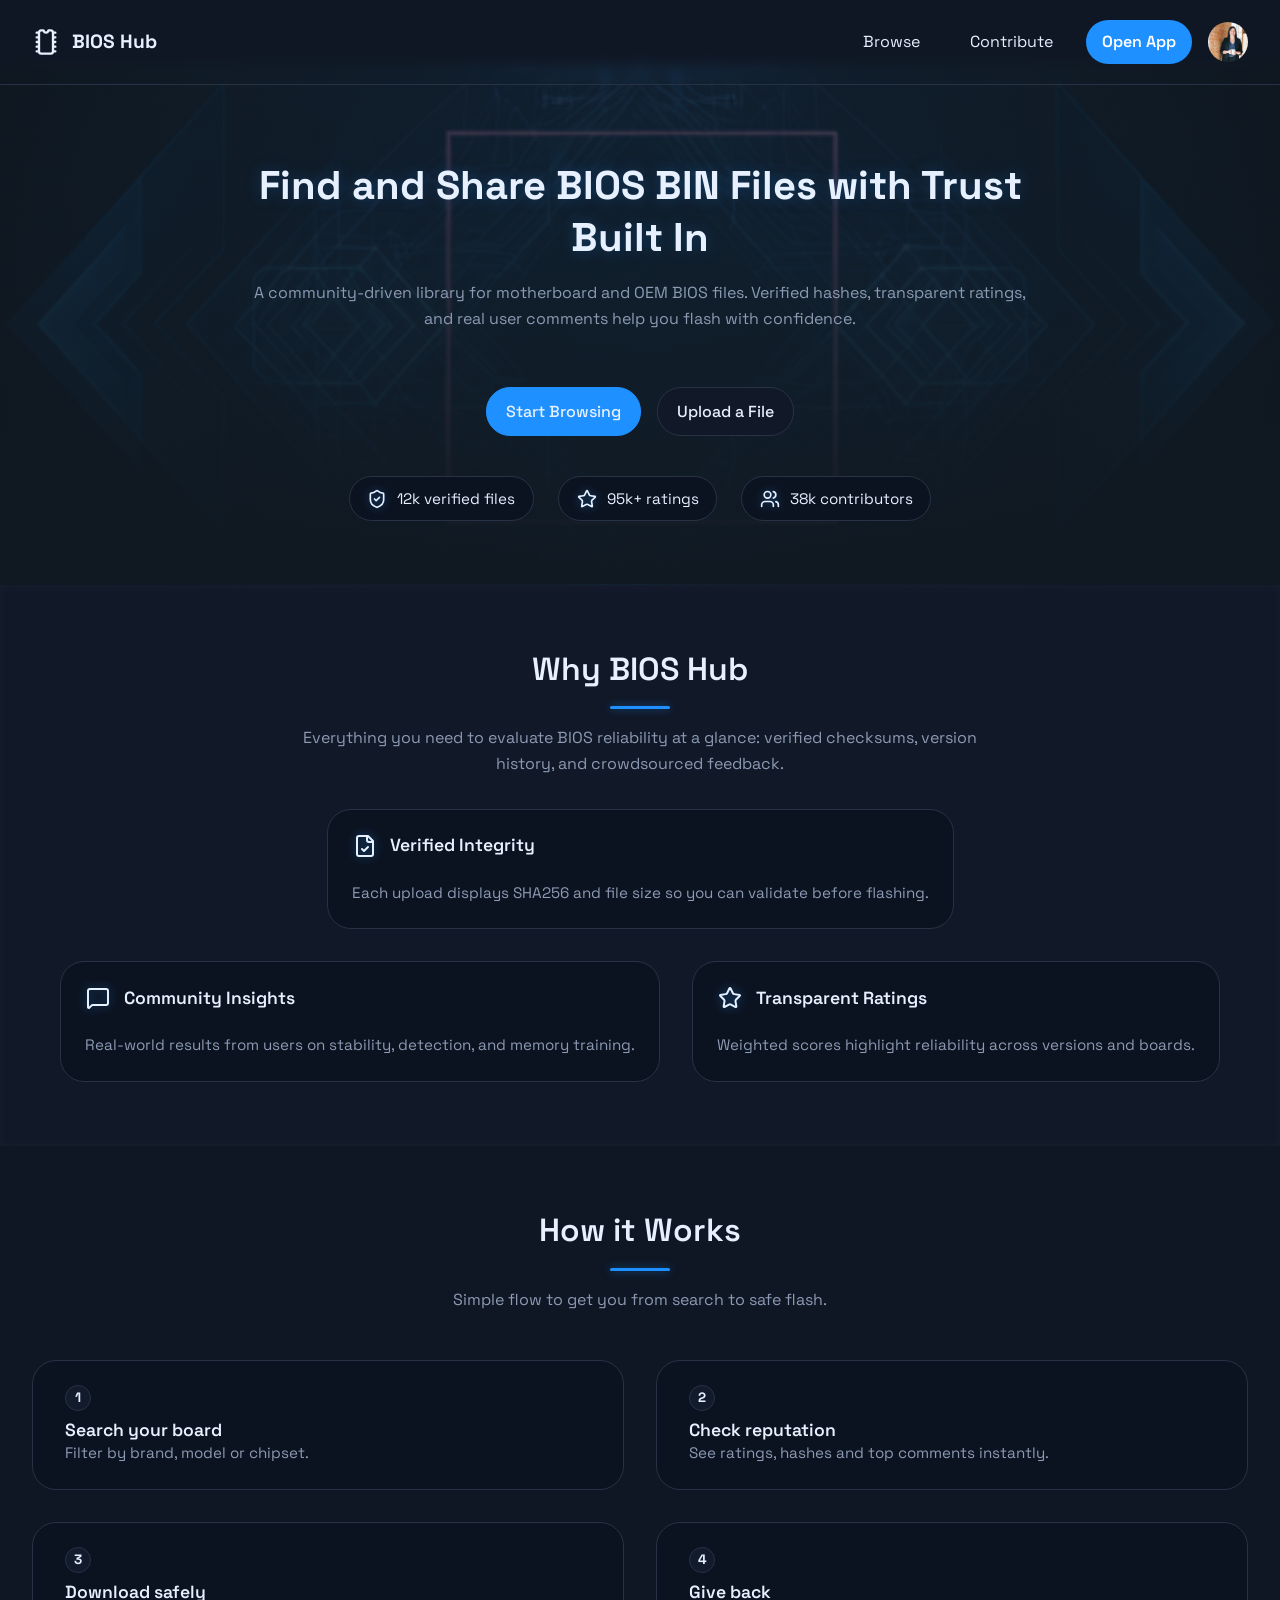
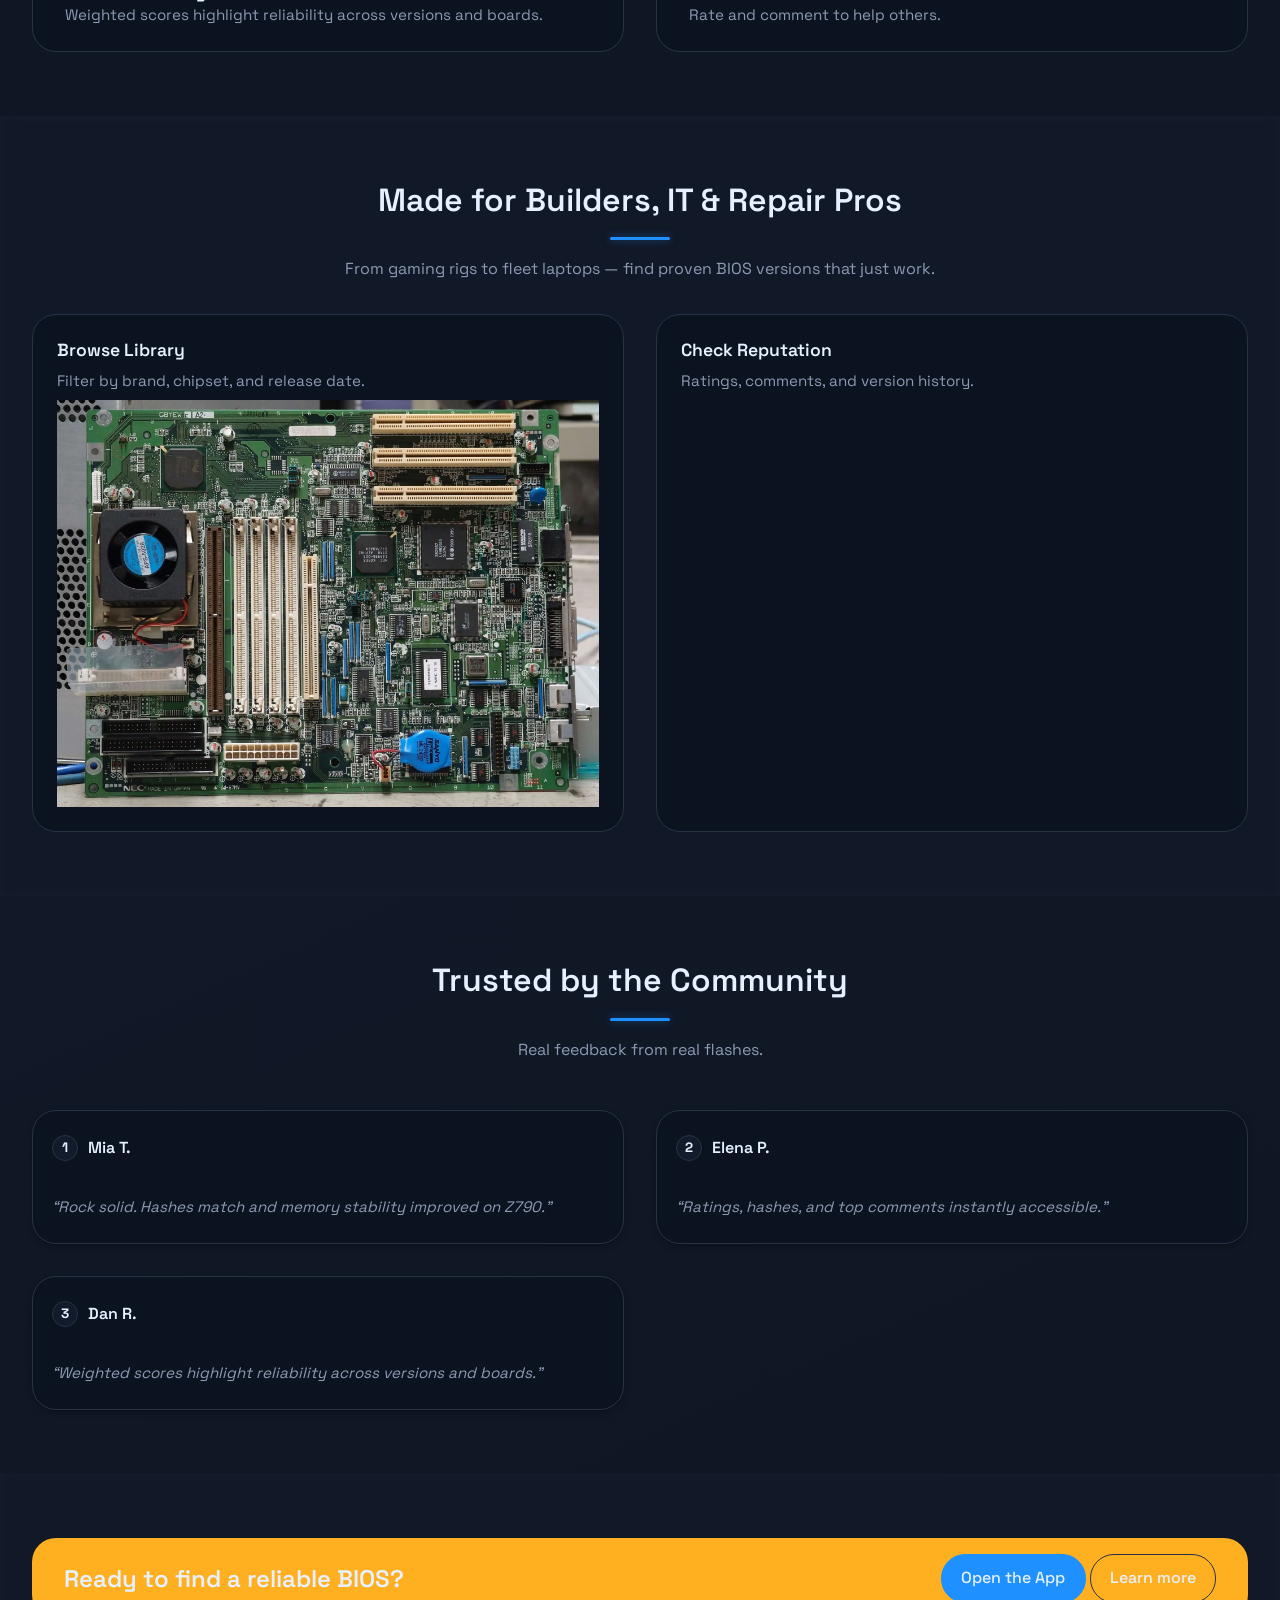
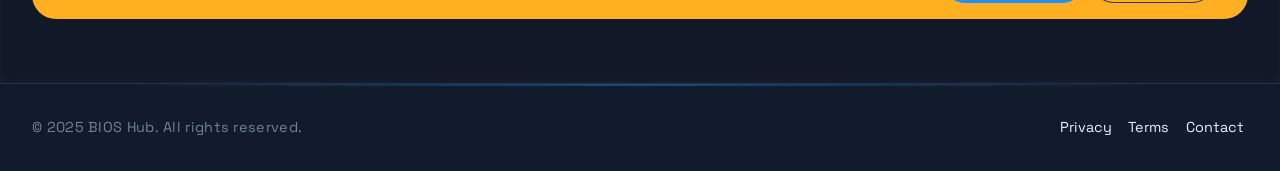
==== index.html @ 2f1cf872 "feat: Add sidebar toggle functionality to handleSidebar.js" ====
<!DOCTYPE html>
<html lang="en">
  <head>
    <meta charset="UTF-8" />
    <meta name="viewport" content="width=device-width, initial-scale=1.0" />
    <title>BIOS Hub</title>
    <meta
      name="description"
      content="Download verified BIOS BIN files easily. Fast, reliable, and regularly updated data — no hassle, no hidden steps."
    />
    <meta property="og:site_name" content="BIOS Hub" />
    <meta
      property="og:description"
      content="Download verified BIOS BIN files easily. Fast, reliable, and regularly updated data — no hassle, no hidden steps."
    />
    <meta property="og:url" content="https://www.bioshub.net" />
    <meta property="og:type" content="website" />
    <!-- Styles -->
    <link rel="stylesheet" href="styles/main.css" />
    <!-- Scripts -->
    <script defer src="scripts/main.js"></script>
  </head>
  <body>
    <div class="overlay"></div>
    <!-- ================= HEADER ================= -->
    <header class="header">
      <div class="header__logo">
        <a href="index.html" class="logo__link">
          <img
            src="images/logo-dark.svg"
            alt="BIOS Hub logo"
            class="logo__img"
          />
        </a>
        <span class="logo__text">BIOS Hub</span>
      </div>

      <button
        id="menuToggle"
        class="menu-toggle"
        aria-label="Toggle navigation"
      >
        <span></span>
        <span></span>
        <span></span>
      </button>

      <nav id="menuNav" class="nav">
        <a href="browse.html" class="nav__link">Browse</a>
        <!-- <a href="#" class="nav__link">Docs</a>
        <a href="#" class="nav__link">Community</a>-->
        <a href="contribute.html" class="nav__link">Contribute</a>
        <a href="#" class="nav__link nav__link--cta">Open App</a>
        <button href="#" class="button profile-btn" id="profileBtn">
          <img
            src="images/amy.webp"
            alt="user profile image"
            class="profile-img"
          />
          <ul class="nav-dropdown" id="navDropdown">
            <li>
              <a href="admin/index.html" class="dropdown__link">Dashboard</a>
            </li>
            <li>
              <a href="admin/index.html" class="dropdown__link">Settings</a>
            </li>
            <li>
              <a href="admin/index.html" class="dropdown__link dropdown__logout"
                >Logout</a
              >
            </li>
          </ul>
        </button>
      </nav>
    </header>

    <!-- ================= MAIN ================= -->
    <main class="main">
      <!-- Hero Section -->
      <section class="hero">
        <div class="hero__text">
          <h1 class="hero__title">
            Find and Share BIOS BIN Files with Trust Built In
          </h1>
          <p class="hero__subtitle">
            A community-driven library for motherboard and OEM BIOS files.
            Verified hashes, transparent ratings, and real user comments help
            you flash with confidence.
          </p>
        </div>

        <div class="hero__actions">
          <a href="browse.html" class="button button--primary"
            >Start Browsing</a
          >
          <a href="contribute.html" class="button button--secondary"
            >Upload a File</a
          >
        </div>

        <div class="info">
          <div class="info__item">
            <img
              src="images/shield-dark.svg"
              alt="shield icon"
              class="info__icon"
            />
            <span>12k verified files</span>
          </div>
          <div class="info__item">
            <img
              src="images/star-dark.svg"
              alt="star icon"
              class="info__icon"
            />
            <span>95k+ ratings</span>
          </div>

          <div class="info__item">
            <img
              src="images/people-dark.svg"
              alt="people icon"
              class="info__icon"
            />
            <span>38k contributors</span>
          </div>
        </div>
      </section>

      <!-- Why BIOS Hub -->
      <section class="section section--alt section--why">
        <div class="section__header">
          <h2 class="section__title">Why BIOS Hub</h2>
          <p class="section__description">
            Everything you need to evaluate BIOS reliability at a glance:
            verified checksums, version history, and crowdsourced feedback.
          </p>
        </div>

        <div class="section__list">
          <article class="card">
            <div class="card__header">
              <img
                src="images/verified-dark.svg"
                alt="verified icon"
                class="card__icon"
              />
              <h3 class="card__title">Verified Integrity</h3>
            </div>
            <p class="card__text">
              Each upload displays SHA256 and file size so you can validate
              before flashing.
            </p>
          </article>

          <article class="card">
            <div class="card__header">
              <img
                src="images/comment-dark.svg"
                alt="comment icon"
                class="card__icon"
              />
              <h3 class="card__title">Community Insights</h3>
            </div>
            <p class="card__text">
              Real-world results from users on stability, detection, and memory
              training.
            </p>
          </article>

          <article class="card">
            <div class="card__header">
              <img
                src="images/star-dark.svg"
                alt="rating icon"
                class="card__icon"
              />
              <h3 class="card__title">Transparent Ratings</h3>
            </div>
            <p class="card__text">
              Weighted scores highlight reliability across versions and boards.
            </p>
          </article>
        </div>
      </section>

      <!-- How it works -->
      <section class="section section--how">
        <div class="section__header">
          <h2 class="section__title">How it Works</h2>
          <p class="section__description">
            Simple flow to get you from search to safe flash.
          </p>
        </div>

        <div class="section__list section__list--grid">
          <article class="card card--step">
            <span class="card__step-num">1</span>
            <div class="card__body">
              <h3 class="card__title">Search your board</h3>
              <p class="card__text">Filter by brand, model or chipset.</p>
            </div>
          </article>

          <article class="card card--step">
            <span class="card__step-num">2</span>
            <div class="card__body">
              <h3 class="card__title">Check reputation</h3>
              <p class="card__text">
                See ratings, hashes and top comments instantly.
              </p>
            </div>
          </article>

          <article class="card card--step">
            <span class="card__step-num">3</span>
            <div class="card__body">
              <h3 class="card__title">Download safely</h3>
              <p class="card__text">
                Weighted scores highlight reliability across versions and
                boards.
              </p>
            </div>
          </article>

          <article class="card card--step">
            <span class="card__step-num">4</span>
            <div class="card__body">
              <h3 class="card__title">Give back</h3>
              <p class="card__text">Rate and comment to help others.</p>
            </div>
          </article>
        </div>
      </section>

      <!-- Made for builders -->
      <section class="section section--alt section--made">
        <div class="section__header">
          <h2 class="section__title">Made for Builders, IT & Repair Pros</h2>
          <p class="section__description">
            From gaming rigs to fleet laptops — find proven BIOS versions that
            just work.
          </p>
        </div>

        <div class="section__list section__list--grid">
          <article class="card">
            <h3 class="card__title">Browse Library</h3>
            <p class="card__text">
              Filter by brand, chipset, and release date.
            </p>
            <div class="card__img">
              <img
                src="images/motherboard.webp"
                alt="laptop motherboard showing various electrical components"
              />
            </div>
          </article>

          <article class="card">
            <h3 class="card__title">Check Reputation</h3>
            <p class="card__text">Ratings, comments, and version history.</p>
          </article>
        </div>
      </section>

      <!-- Testimonials -->
      <section class="section section--testimonials">
        <div class="section__header">
          <h2 class="section__title">Trusted by the Community</h2>
          <p class="section__description">Real feedback from real flashes.</p>
        </div>

        <div class="section__list section__list--grid-3">
          <article class="card card--testimonial">
            <div class="card__header">
              <span class="card__step-num">1</span>
              <h3 class="card__title">Mia T.</h3>
            </div>
            <p class="card__text">
              “Rock solid. Hashes match and memory stability improved on Z790.”
            </p>
          </article>

          <article class="card card--testimonial">
            <div class="card__header">
              <span class="card__step-num">2</span>
              <h3 class="card__title">Elena P.</h3>
            </div>
            <p class="card__text">
              “Ratings, hashes, and top comments instantly accessible.”
            </p>
          </article>

          <article class="card card--testimonial">
            <div class="card__header">
              <span class="card__step-num">3</span>
              <h3 class="card__title">Dan R.</h3>
            </div>
            <p class="card__text">
              “Weighted scores highlight reliability across versions and
              boards.”
            </p>
          </article>
        </div>
      </section>

      <!-- CTA Section -->
      <section class="section section--alt">
        <div class="section__cta">
          <h2>Ready to find a reliable BIOS?</h2>
          <div class="actions">
            <a href="#" class="action__btn button button--primary"
              >Open the App</a
            >
            <a href="#" class="action__btn button">Learn more</a>
          </div>
        </div>
      </section>
    </main>

    <footer class="footer">
      <p class="footer__text">© 2025 BIOS Hub. All rights reserved.</p>
      <nav class="footer--nav">
        <a class="nav__link">Privacy</a>
        <a class="nav__link">Terms</a>
        <a class="nav__link">Contact</a>
      </nav>
    </footer>
  </body>
</html>
---- styles/main.css ----
@import url("normalize.css");
/* 1️⃣ Base styles — variables, resets, typography */
@import url("base.css");

/* 2️⃣ Utilities — reusable helpers, buttons, cards, spacing */
@import url("utilities.css");

/* 3️⃣ Layout — structure, header, footer, section spacing */
@import url("layout.css");

/* 4️⃣ Components — hero, info, cards, testimonials, visuals */
@import url("components.css");

/* 5️⃣ Responsive — mobile, tablet, small desktop breakpoints */
@import url("responsive.css");
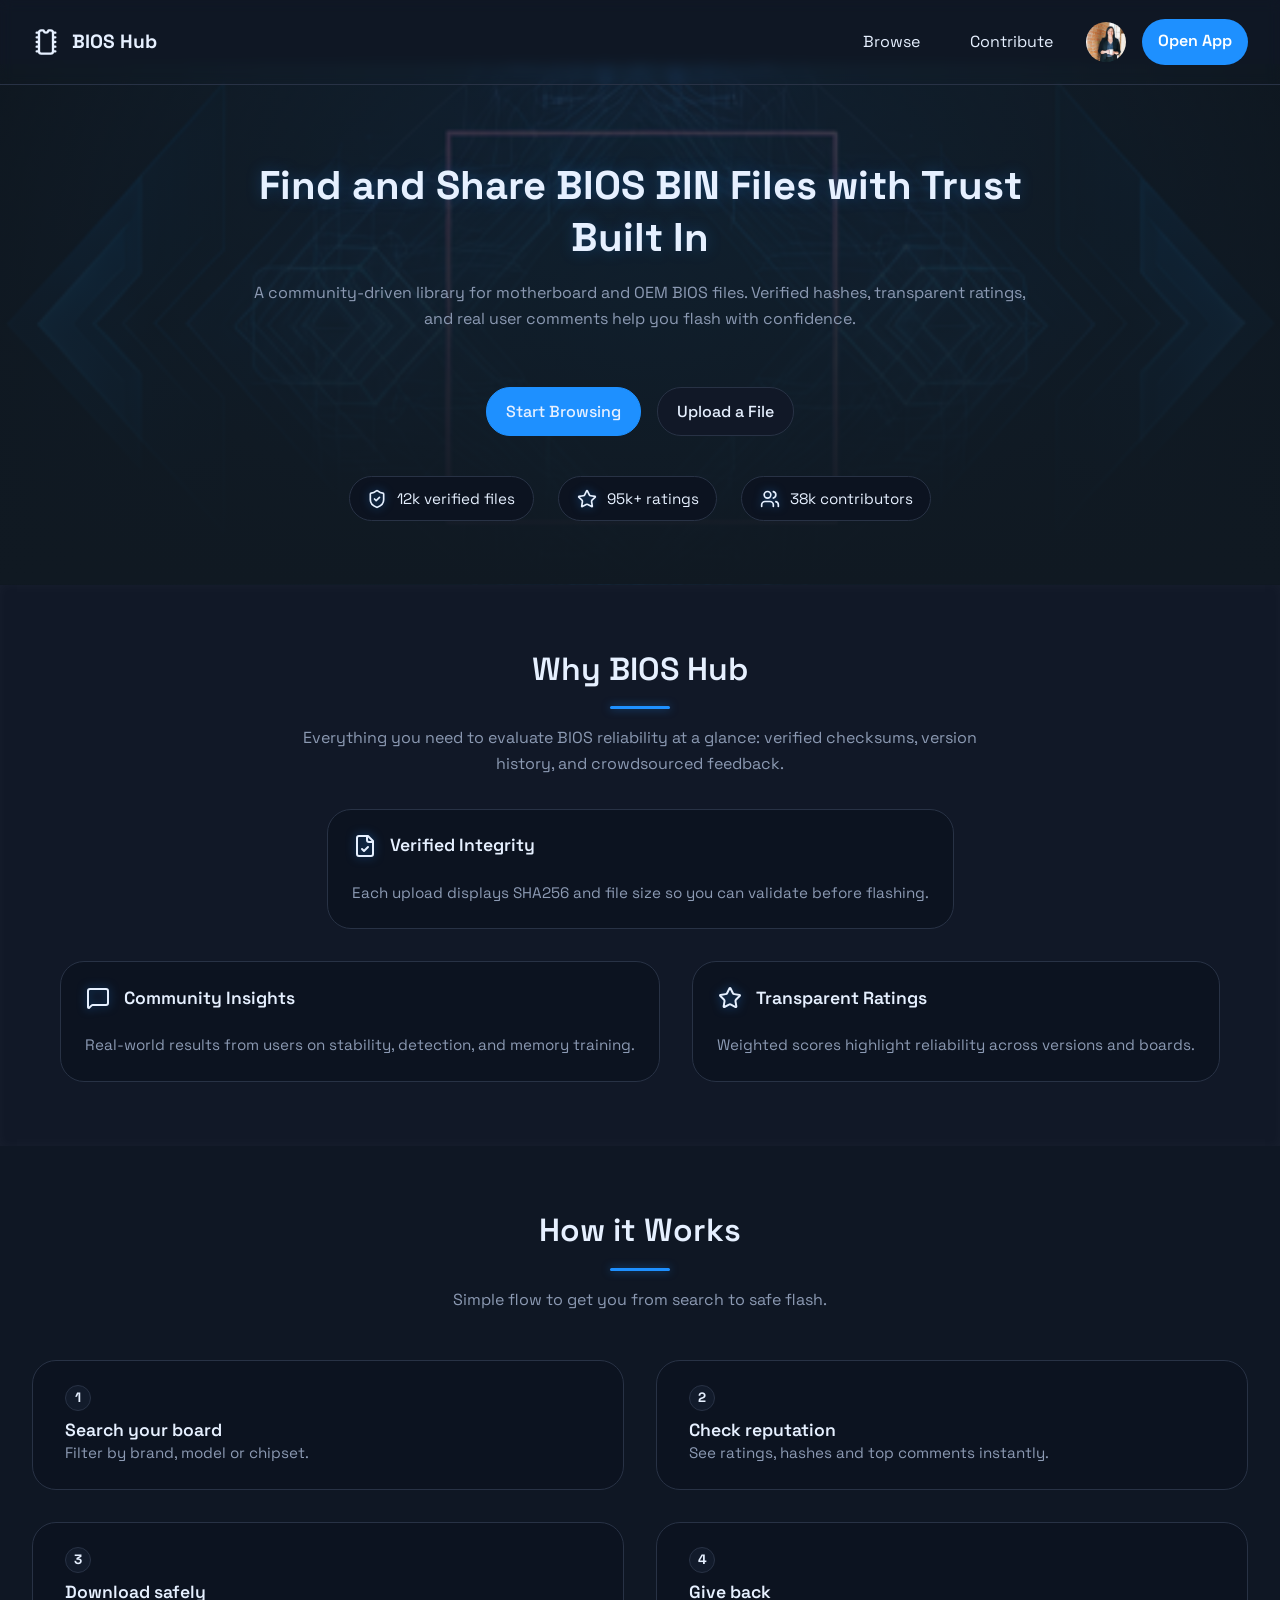
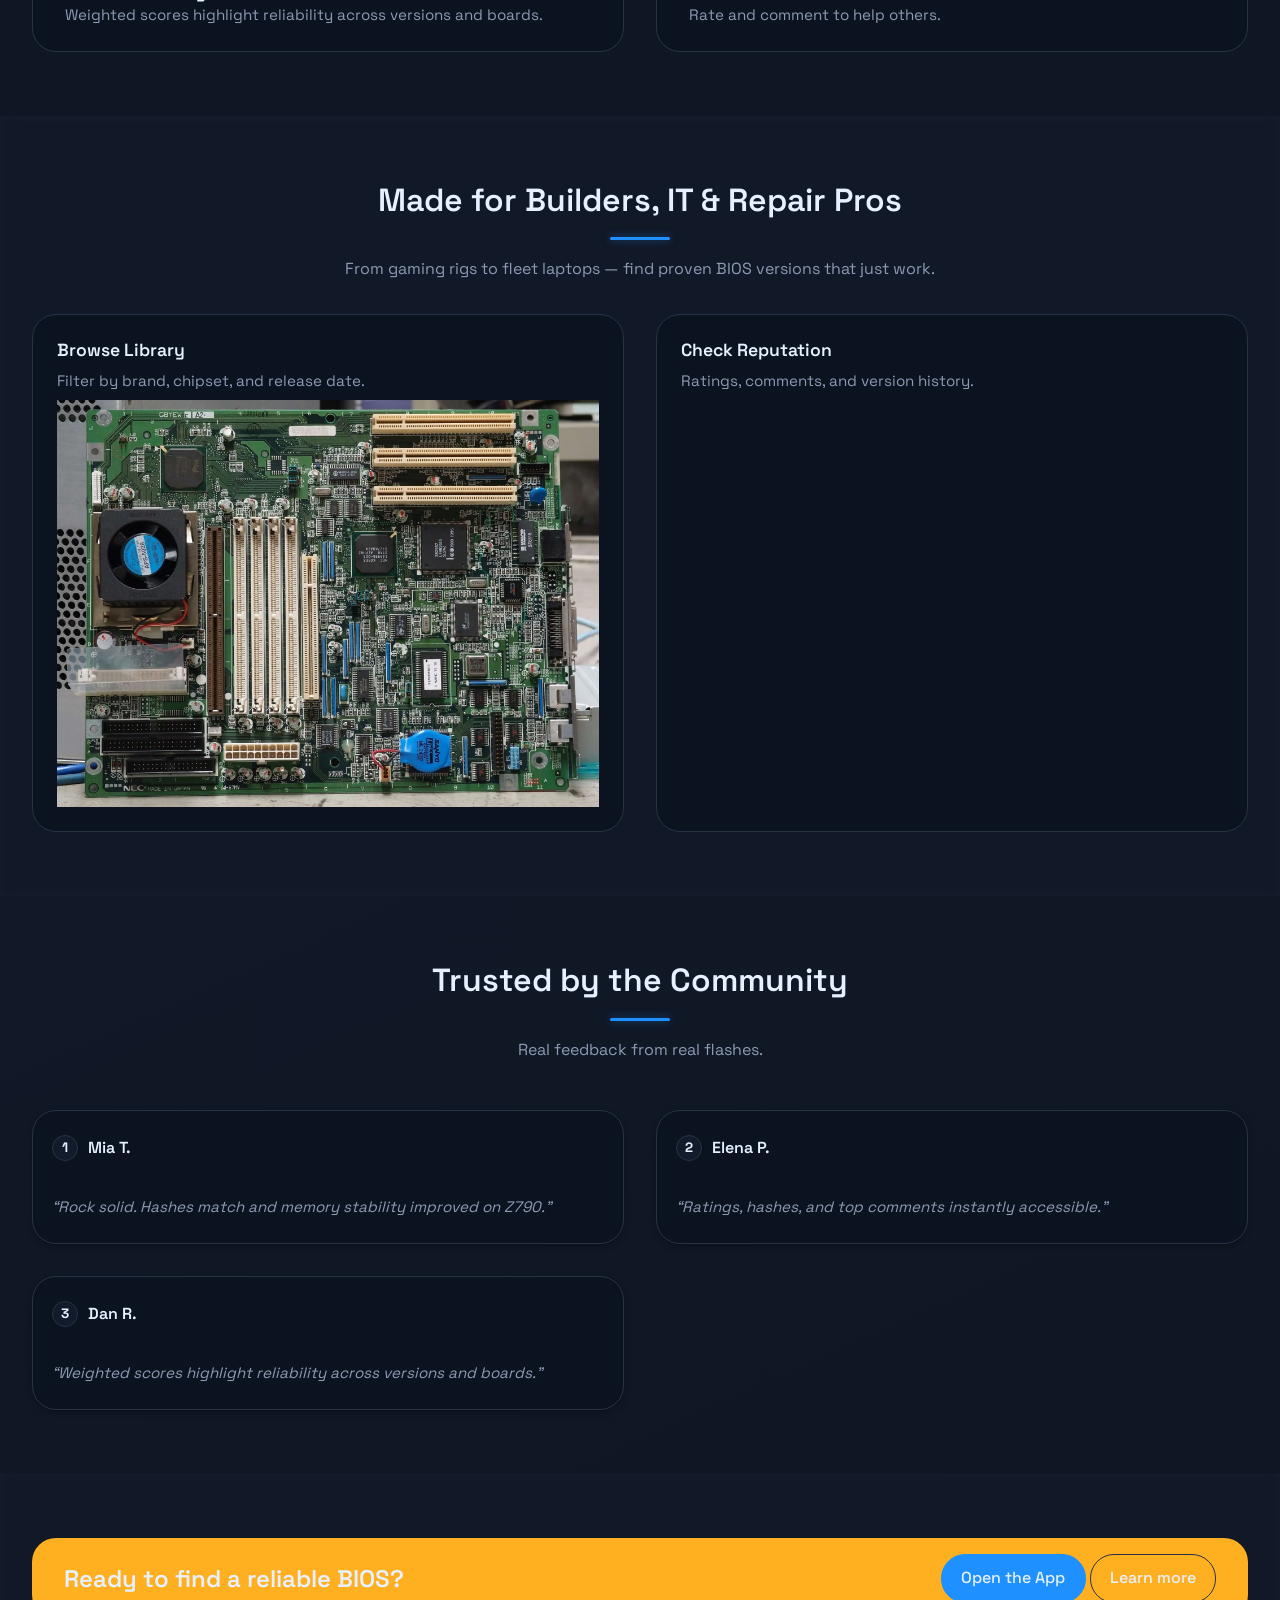
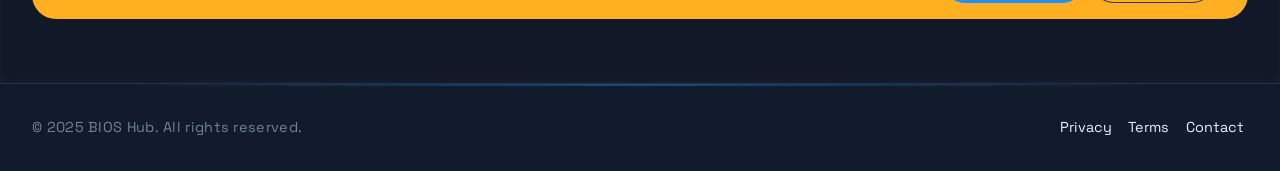
==== commit a04a5d70: "feat: enhance responsive design with mobile navigation styles" ====
--- a/index.html
+++ b/index.html
@@ -50,7 +50,6 @@
         <!-- <a href="#" class="nav__link">Docs</a>
         <a href="#" class="nav__link">Community</a>-->
         <a href="contribute.html" class="nav__link">Contribute</a>
-        <a href="#" class="nav__link nav__link--cta">Open App</a>
         <button href="#" class="button profile-btn" id="profileBtn">
           <img
             src="images/amy.webp"
@@ -59,18 +58,26 @@
           />
           <ul class="nav-dropdown" id="navDropdown">
             <li>
-              <a href="admin/index.html" class="dropdown__link">Dashboard</a>
+              <a href="admin/index.html" class="dropdown__link">
+                <img src="images/dashboard.svg" alt="grid icon" />
+                <span>Dashboard</span></a
+              >
             </li>
             <li>
-              <a href="admin/index.html" class="dropdown__link">Settings</a>
+              <a href="admin/index.html" class="dropdown__link">
+                <img src="images/gear.svg" alt="gear icon" />
+                <span>Settings</span>
+              </a>
             </li>
             <li>
-              <a href="admin/index.html" class="dropdown__link dropdown__logout"
-                >Logout</a
+              <a href="#" class="dropdown__link dropdown__logout">
+                <img src="images/logout.svg" alt="logout icon" />
+                <span>Logout</span></a
               >
             </li>
           </ul>
         </button>
+        <a href="#" class="nav__link nav__link--cta">Open App</a>
       </nav>
     </header>
 
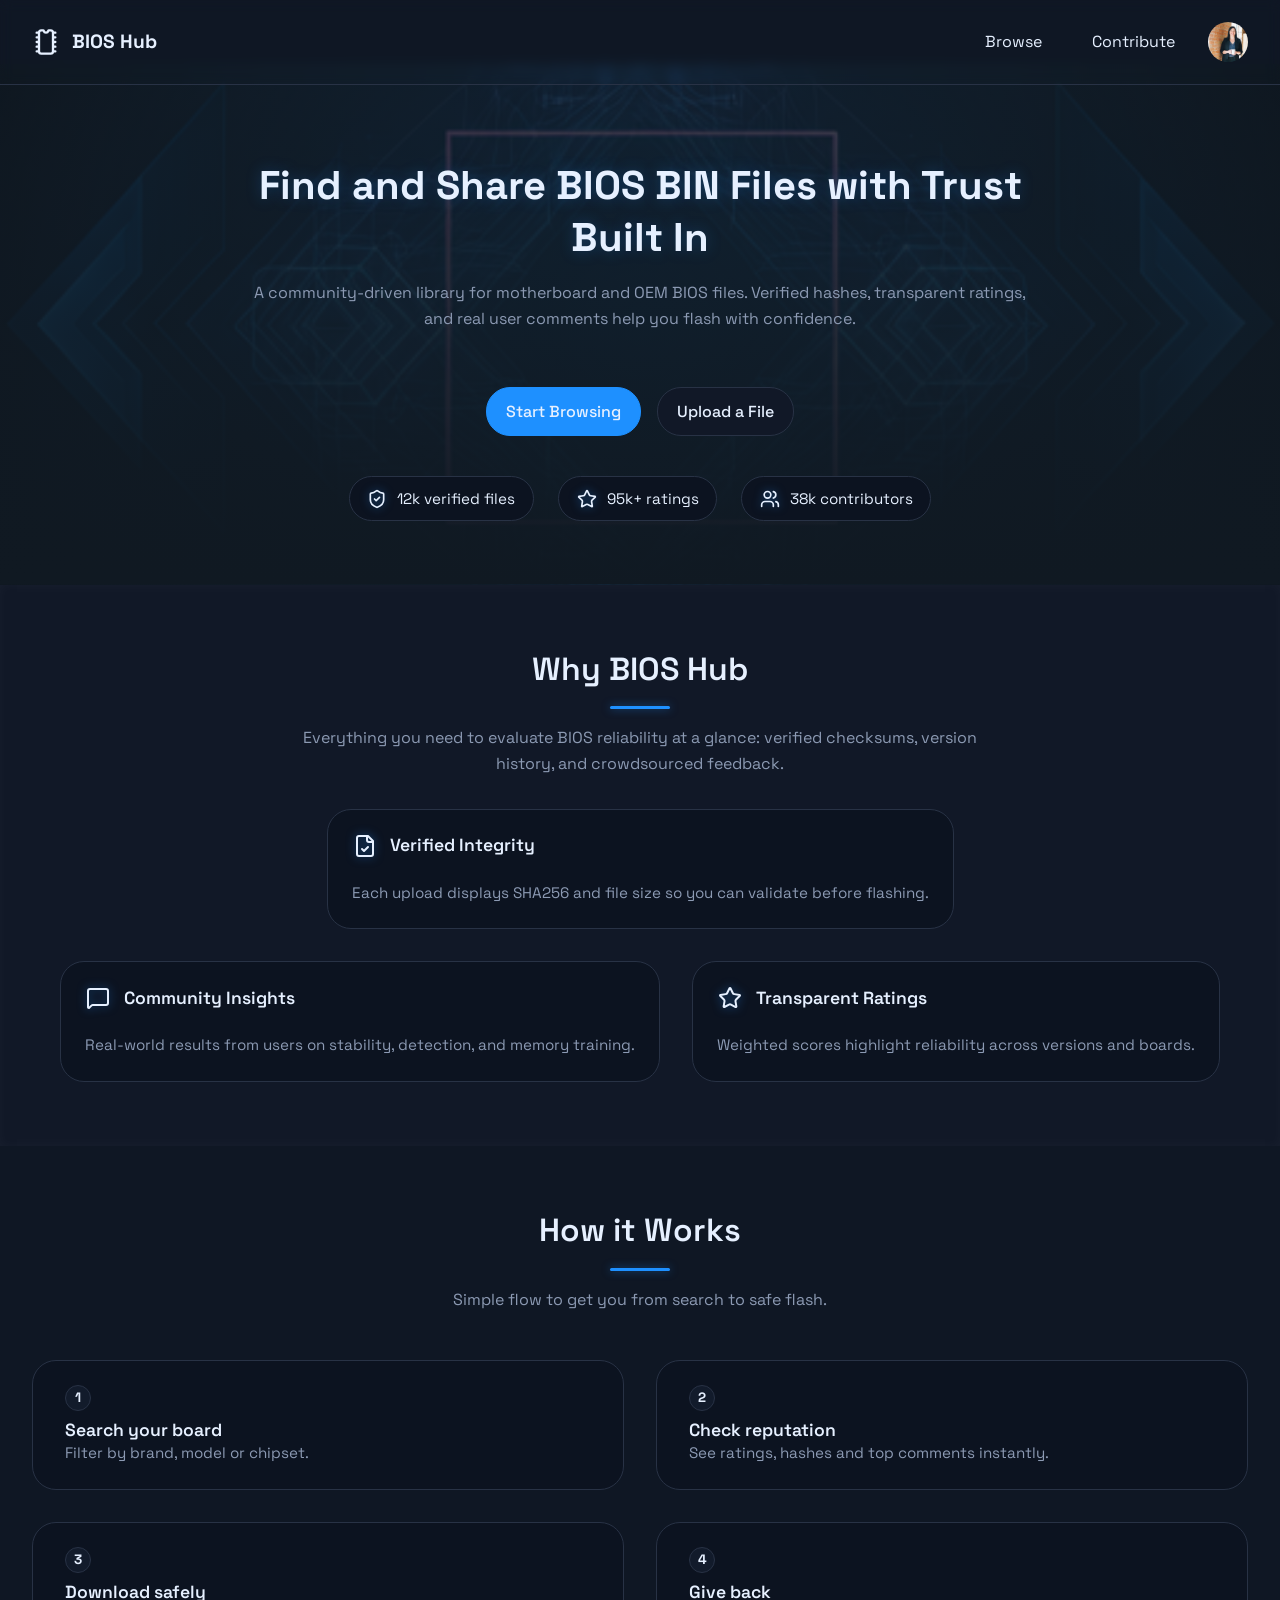
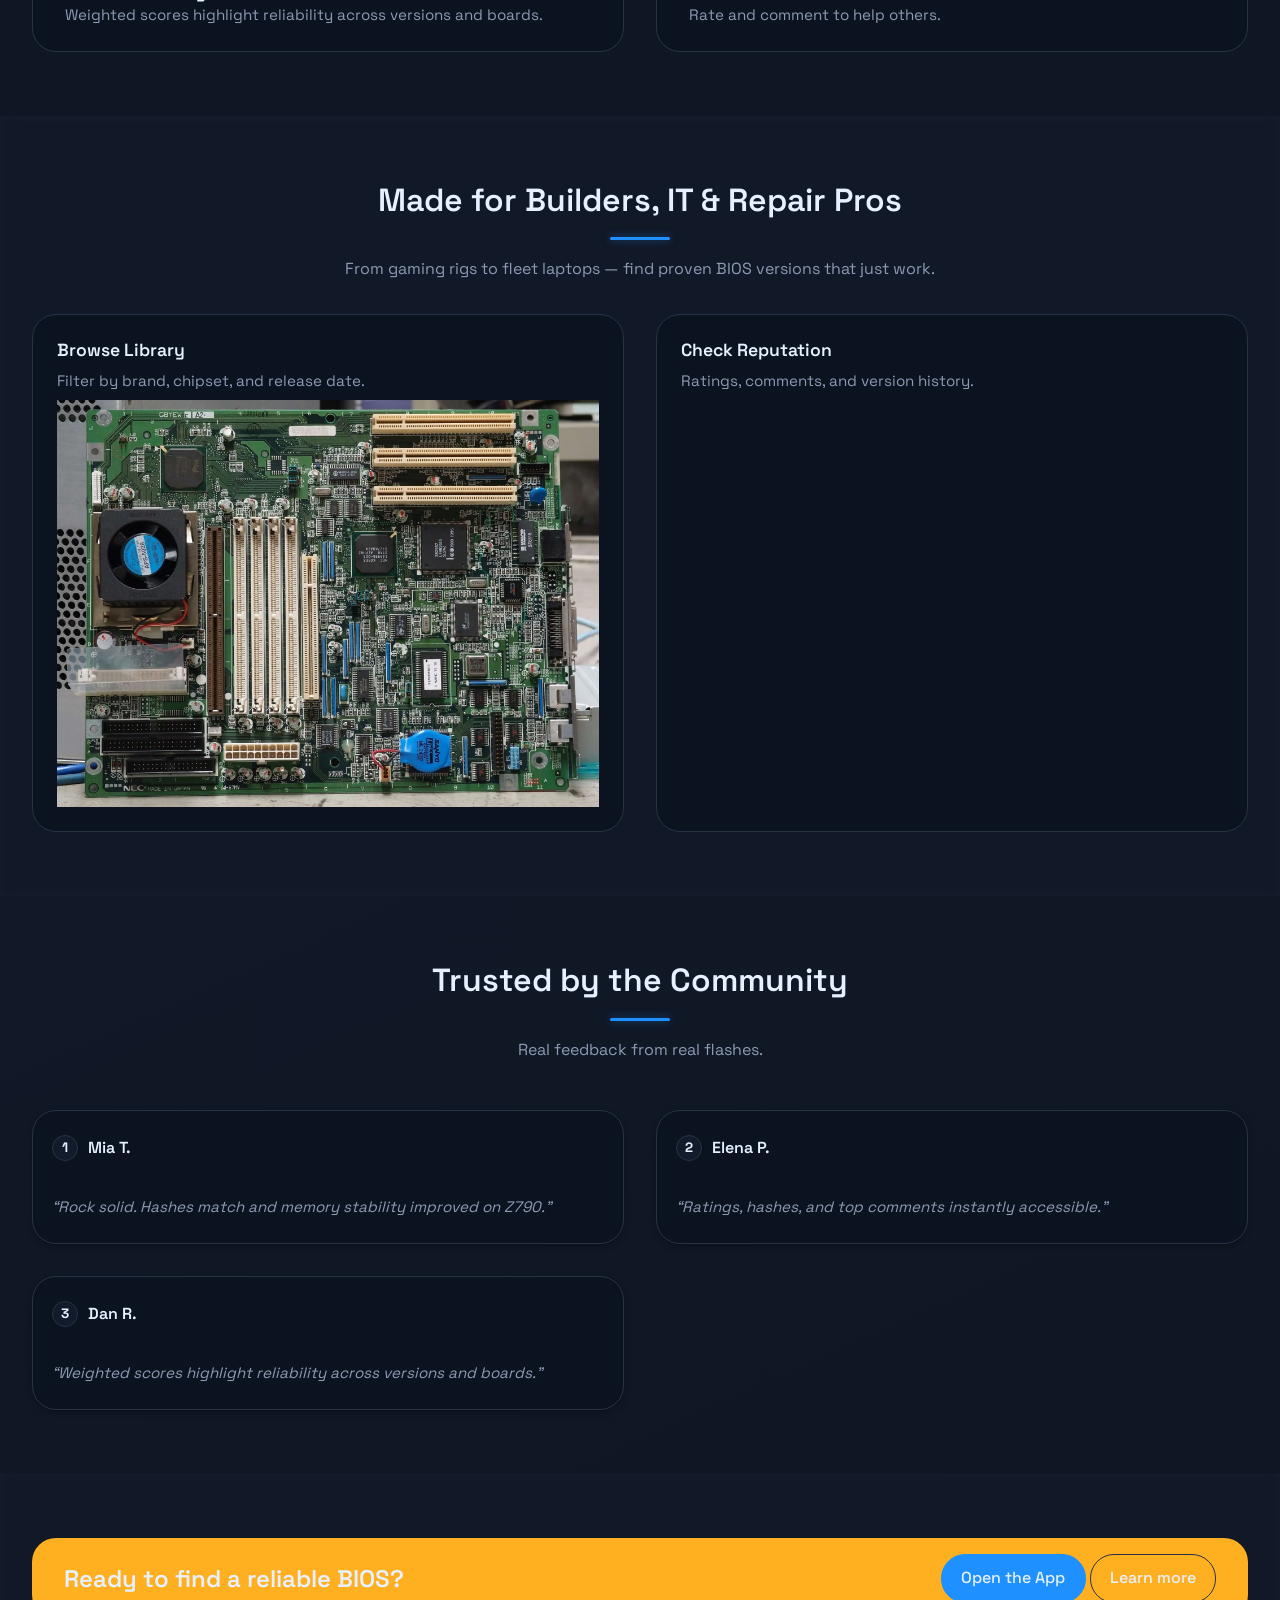
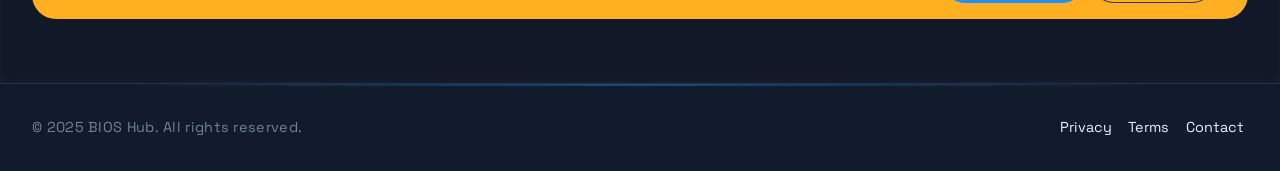
==== commit b9496541: "feat: remove 'Open App' link from navigation across multiple pages" ====
--- a/index.html
+++ b/index.html
@@ -77,7 +77,6 @@
             </li>
           </ul>
         </button>
-        <a href="#" class="nav__link nav__link--cta">Open App</a>
       </nav>
     </header>
 
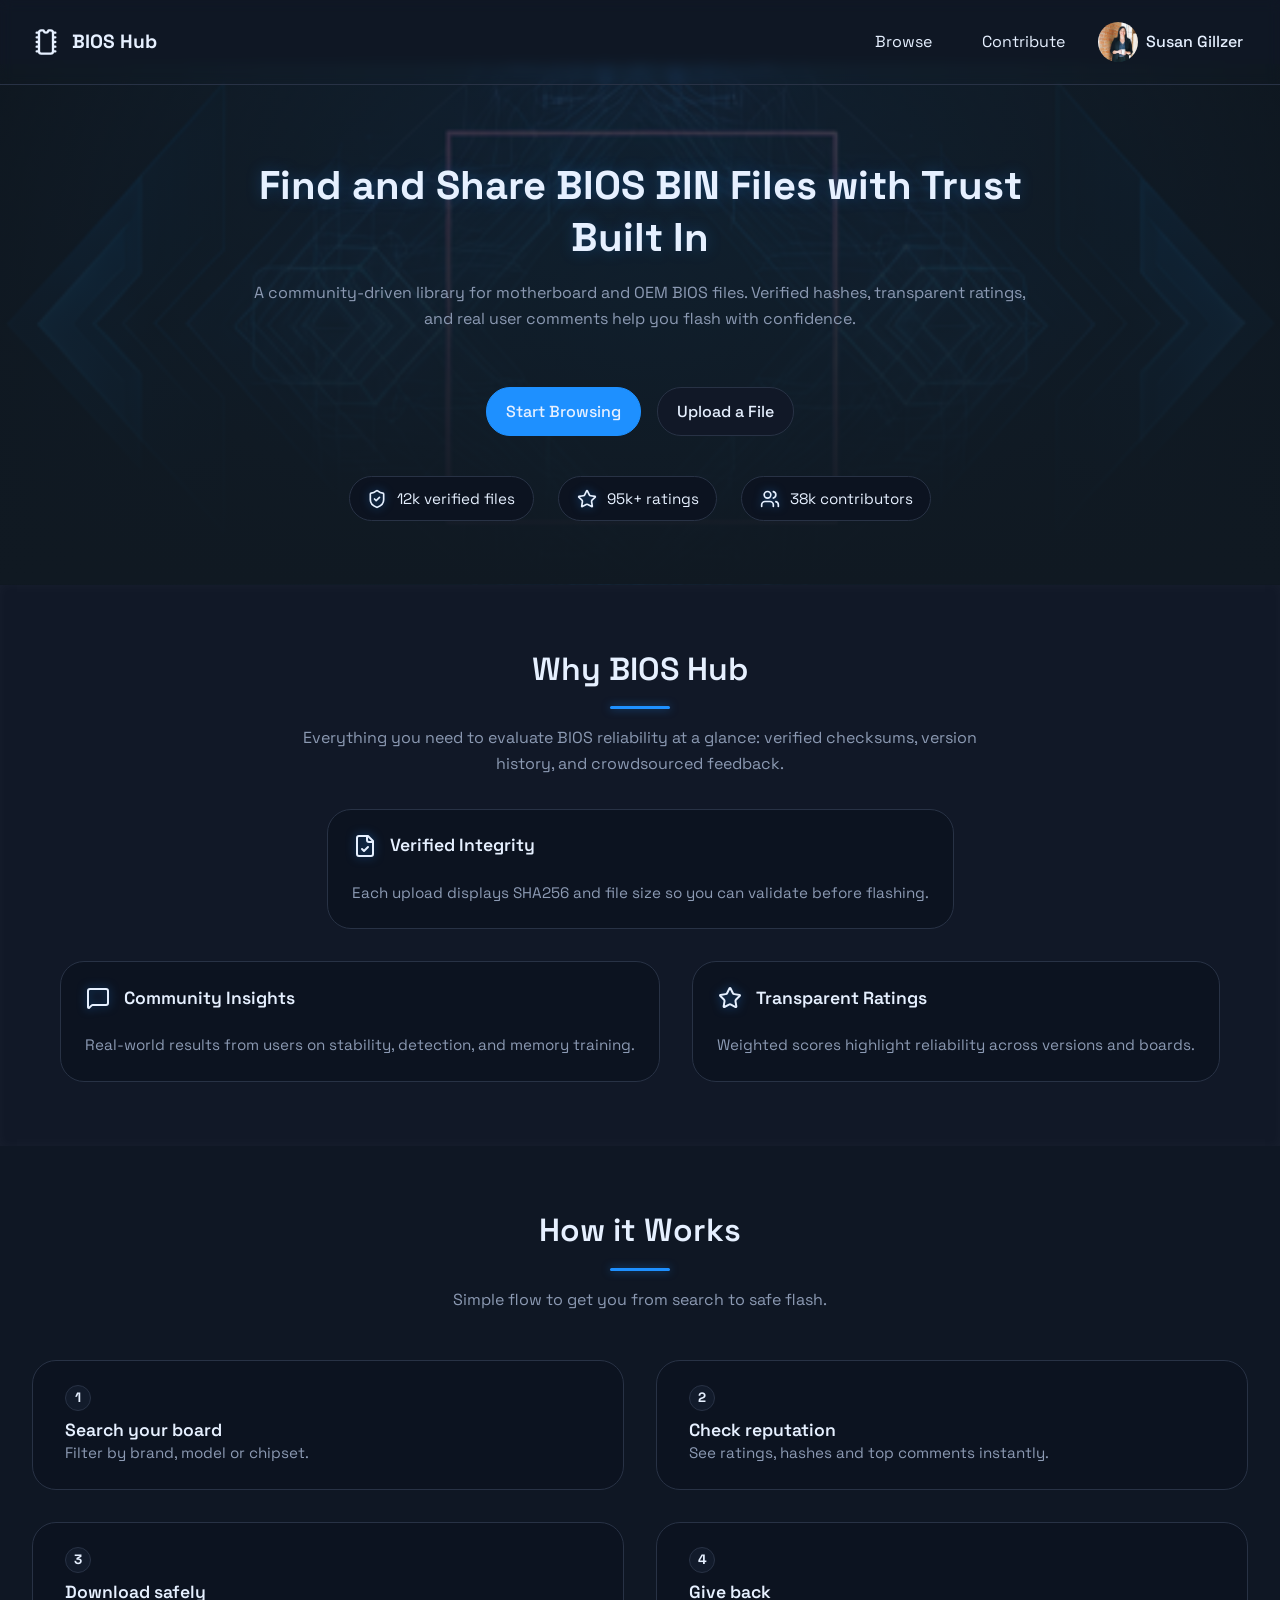
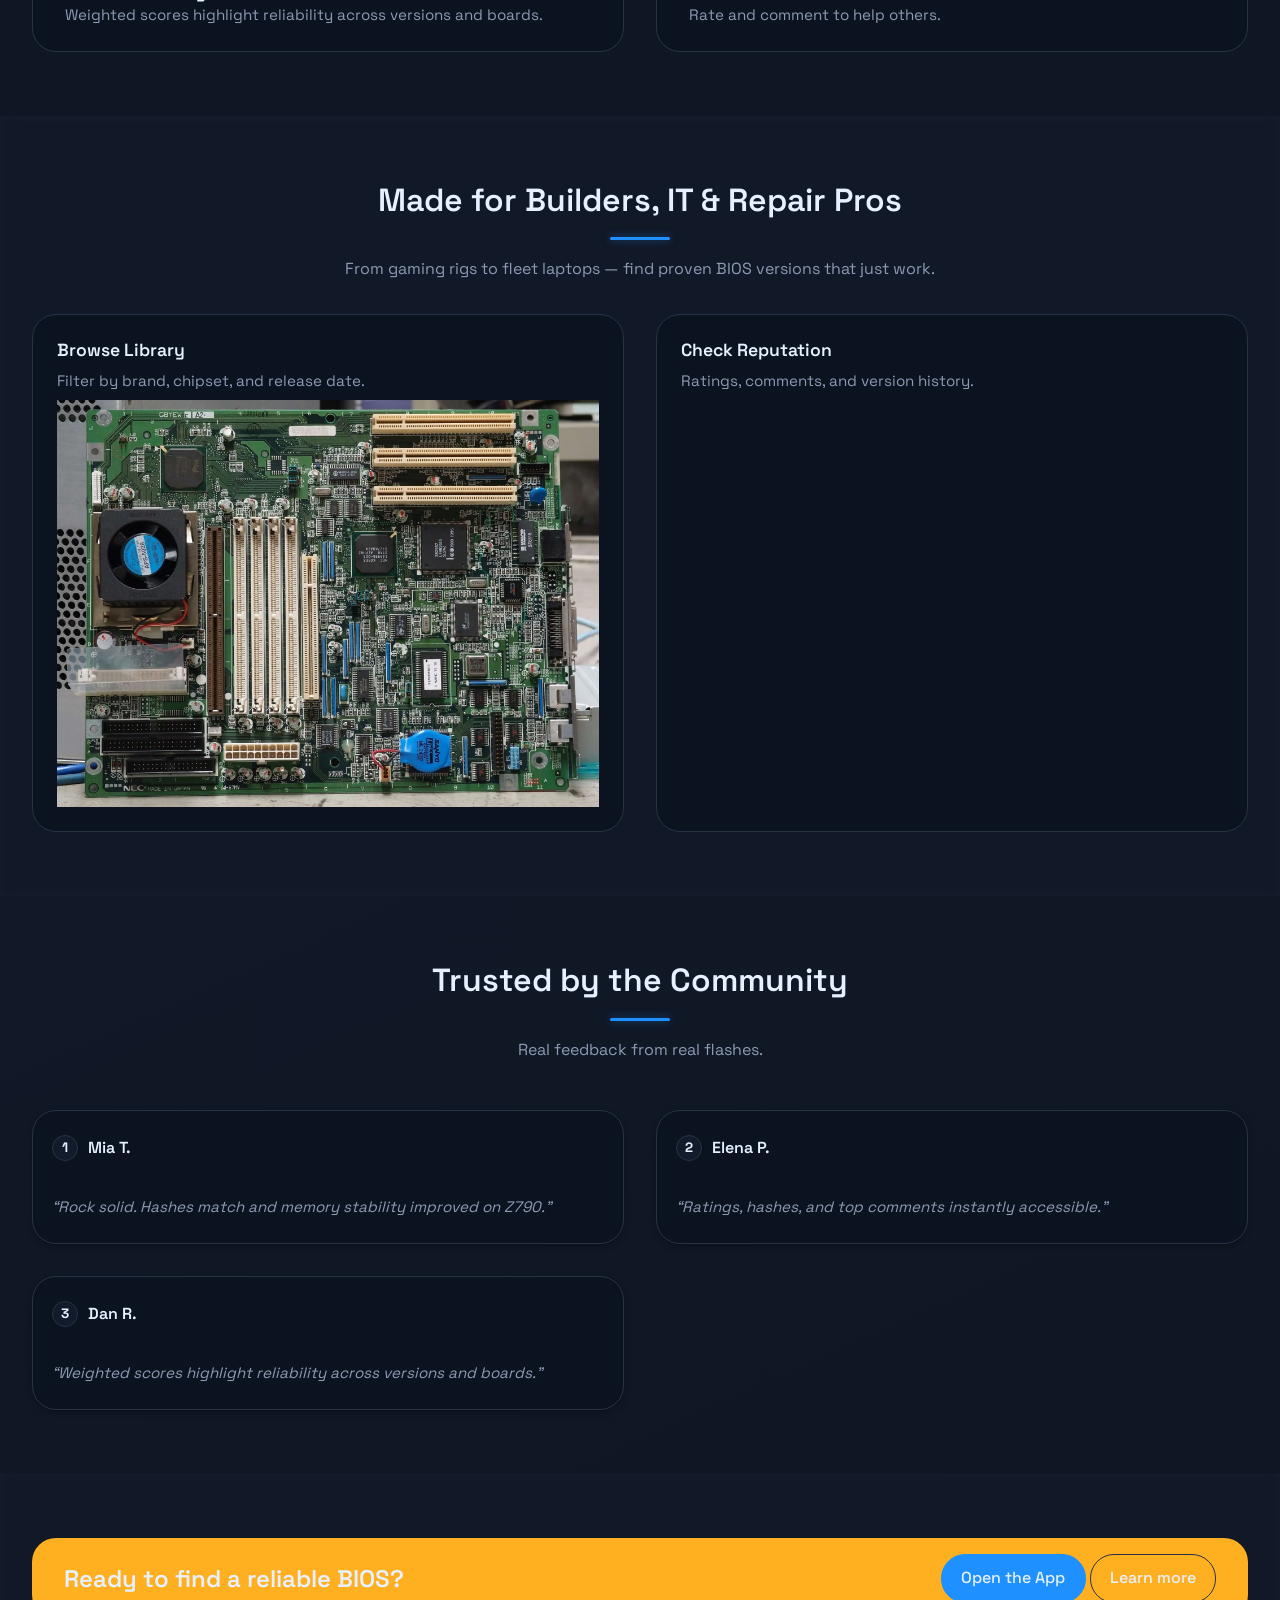
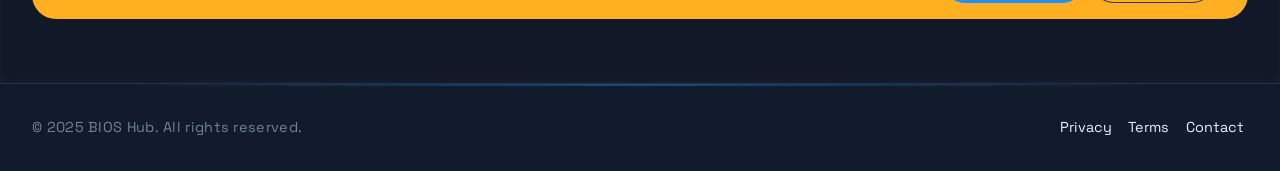
==== commit e7a7520e: "feat: add user name display in profile section and adjust padding for dropdown" ====
--- a/index.html
+++ b/index.html
@@ -56,6 +56,7 @@
             alt="user profile image"
             class="profile-img"
           />
+          <div><span>Susan Gillzer</span></div>
           <ul class="nav-dropdown" id="navDropdown">
             <li>
               <a href="admin/index.html" class="dropdown__link">
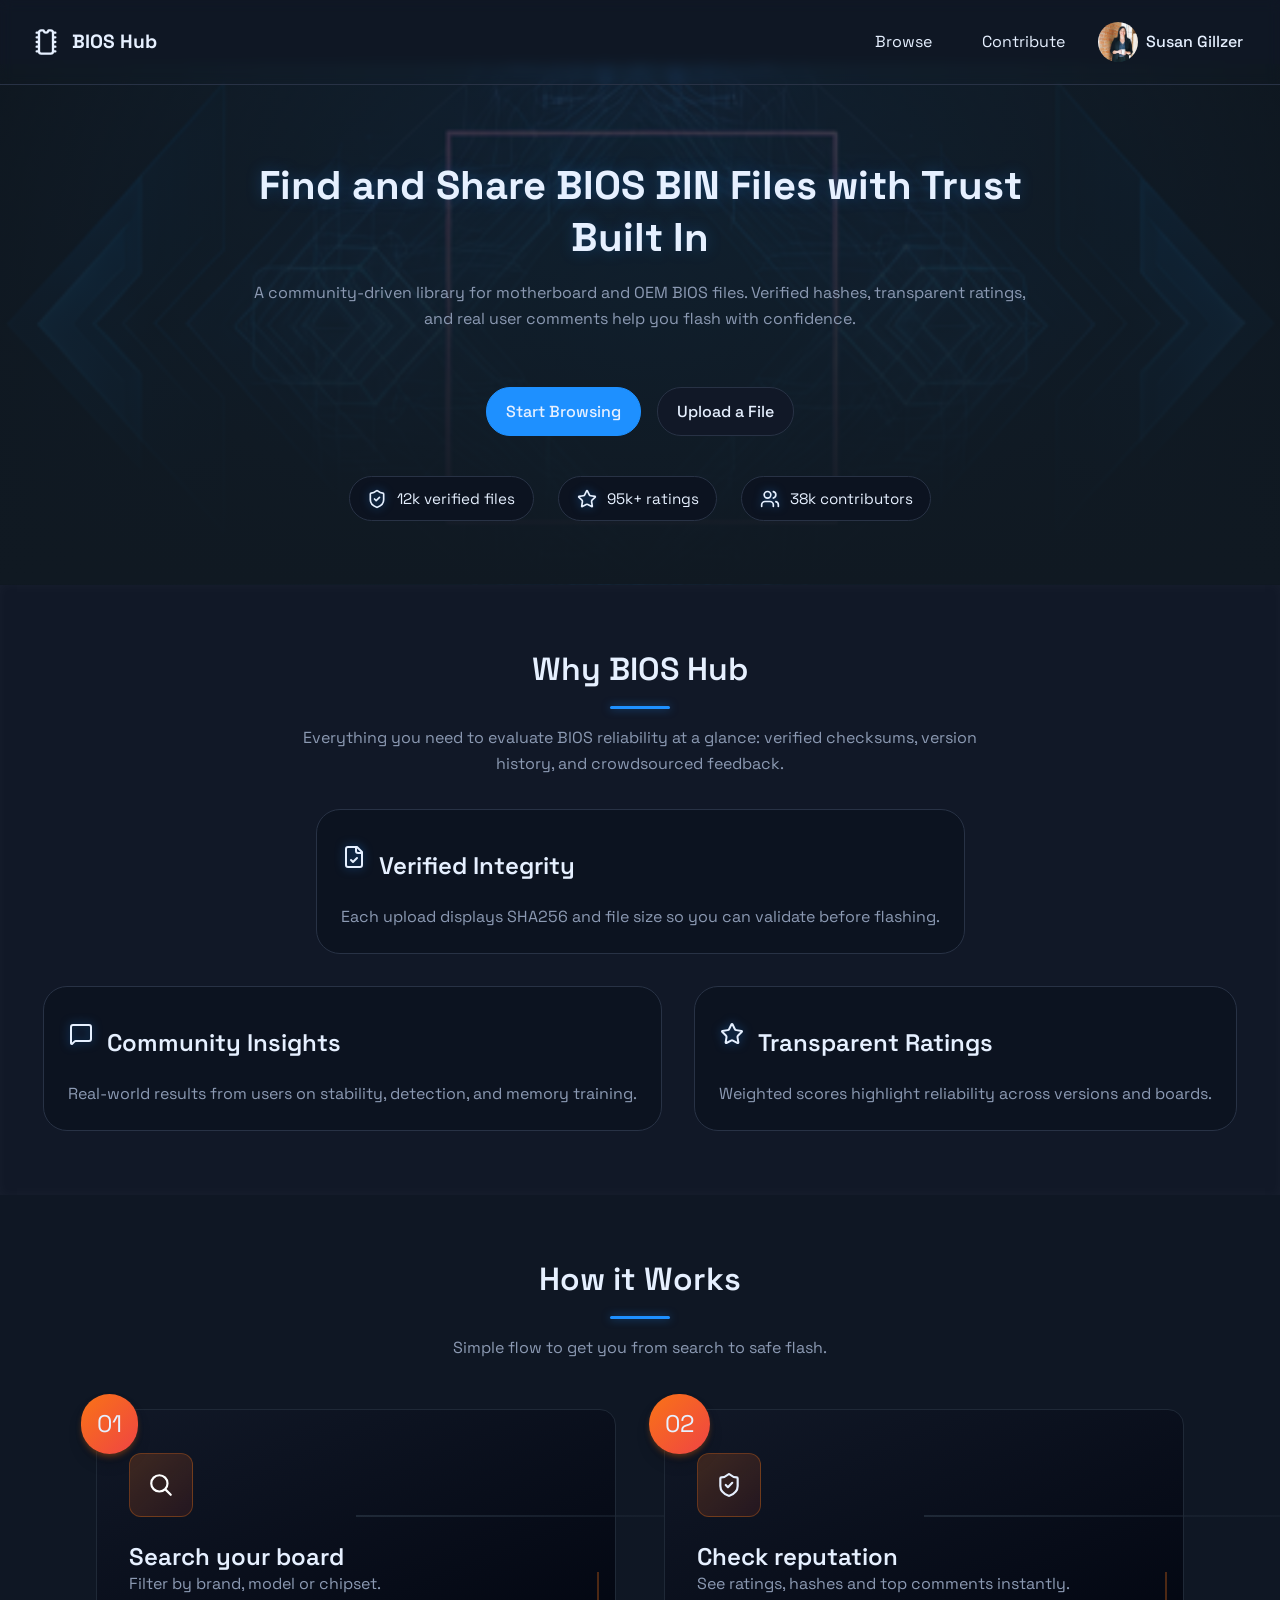
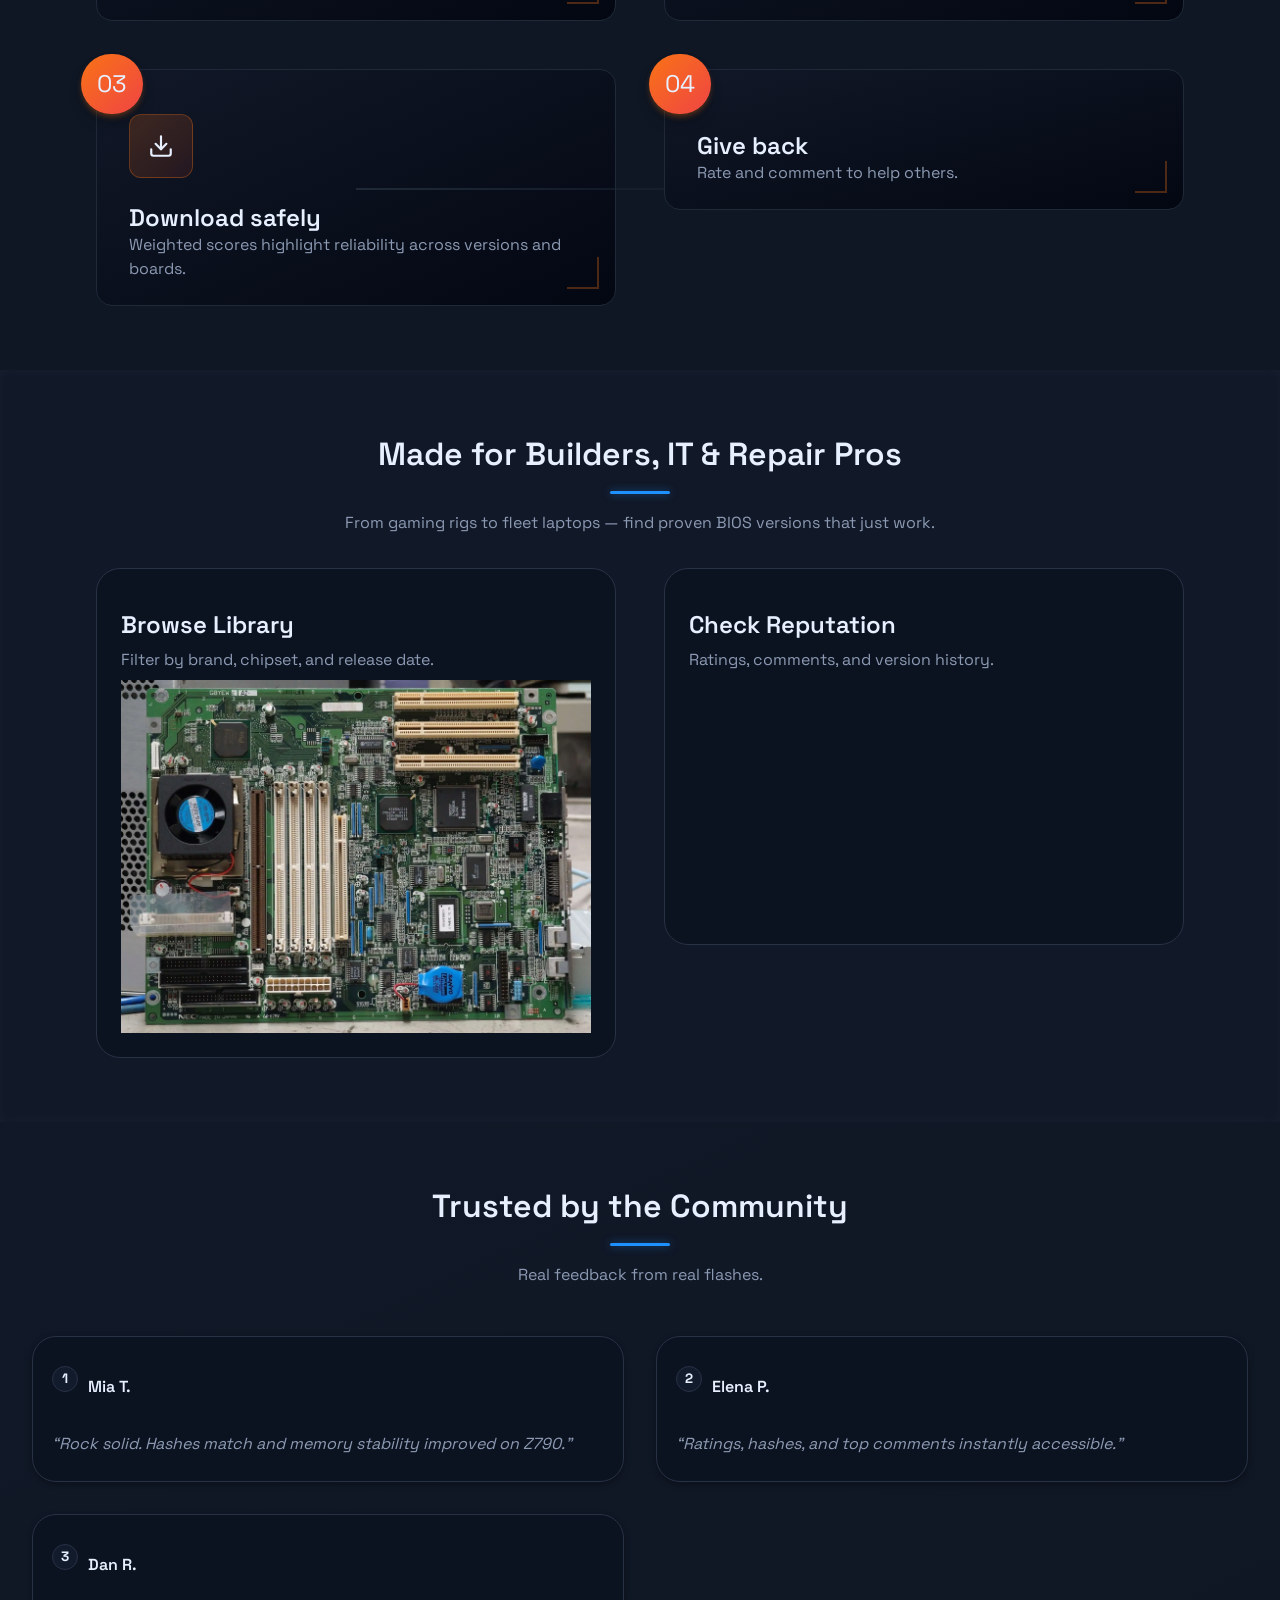
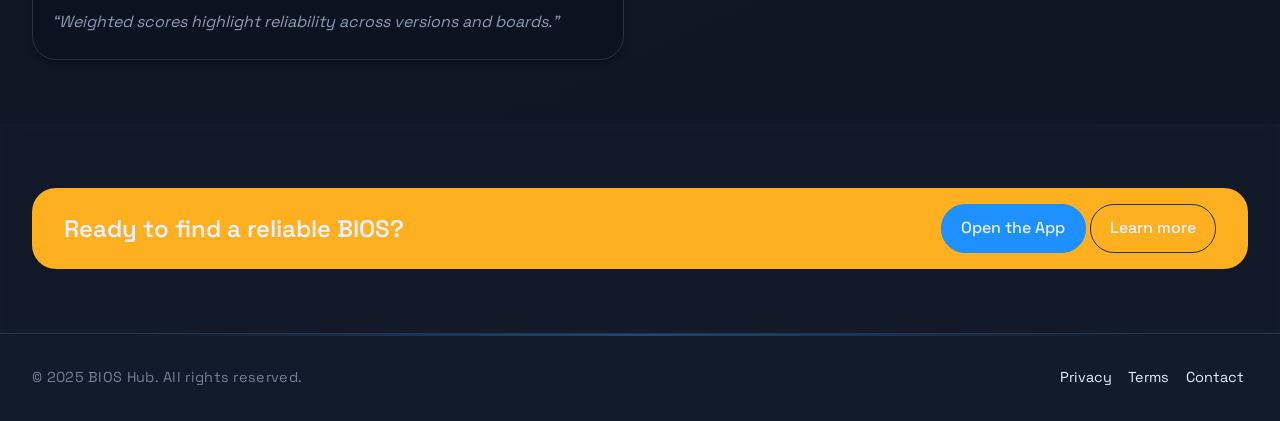
==== commit 7eae5e53: "feat: Enhance admin dashboard with new statistics and improved styling - Added new statistics cards " ====
--- a/index.html
+++ b/index.html
@@ -201,26 +201,54 @@
         </div>
 
         <div class="section__list section__list--grid">
-          <article class="card card--step">
-            <span class="card__step-num">1</span>
+          <article class="group card card--step">
+            <div class="divider-line"></div>
+            <div class="badge">01</div>
+            <div class="accent-box">
+              <img
+                src="images/icons/search.svg"
+                alt="search icon"
+                class="step-card__icon"
+              />
+            </div>
             <div class="card__body">
               <h3 class="card__title">Search your board</h3>
               <p class="card__text">Filter by brand, model or chipset.</p>
             </div>
-          </article>
-
-          <article class="card card--step">
-            <span class="card__step-num">2</span>
+            <div class="corner-accent"></div>
+          </article>
+
+          <article class="group card card--step">
+            <div class="divider-line"></div>
+
+            <div class="badge">02</div>
+            <div class="accent-box">
+              <img
+                src="images/shield-dark.svg"
+                alt="search icon"
+                class="step-card__icon"
+              />
+            </div>
             <div class="card__body">
               <h3 class="card__title">Check reputation</h3>
               <p class="card__text">
                 See ratings, hashes and top comments instantly.
               </p>
             </div>
-          </article>
-
-          <article class="card card--step">
-            <span class="card__step-num">3</span>
+            <div class="corner-accent"></div>
+          </article>
+
+          <article class="group card card--step">
+            <div class="divider-line"></div>
+
+            <div class="badge">03</div>
+            <div class="accent-box">
+              <img
+                src="images/download-dark.svg"
+                alt="search icon"
+                class="step-card__icon"
+              />
+            </div>
             <div class="card__body">
               <h3 class="card__title">Download safely</h3>
               <p class="card__text">
@@ -228,14 +256,16 @@
                 boards.
               </p>
             </div>
-          </article>
-
-          <article class="card card--step">
-            <span class="card__step-num">4</span>
+            <div class="corner-accent"></div>
+          </article>
+
+          <article class="group card card--step">
+            <div class="badge">04</div>
             <div class="card__body">
               <h3 class="card__title">Give back</h3>
               <p class="card__text">Rate and comment to help others.</p>
             </div>
+            <div class="corner-accent"></div>
           </article>
         </div>
       </section>
@@ -267,6 +297,9 @@
           <article class="card">
             <h3 class="card__title">Check Reputation</h3>
             <p class="card__text">Ratings, comments, and version history.</p>
+            <div class="card__video">
+              <video src="videos/bioshub.mp4" loop autoplay muted></video>
+            </div>
           </article>
         </div>
       </section>
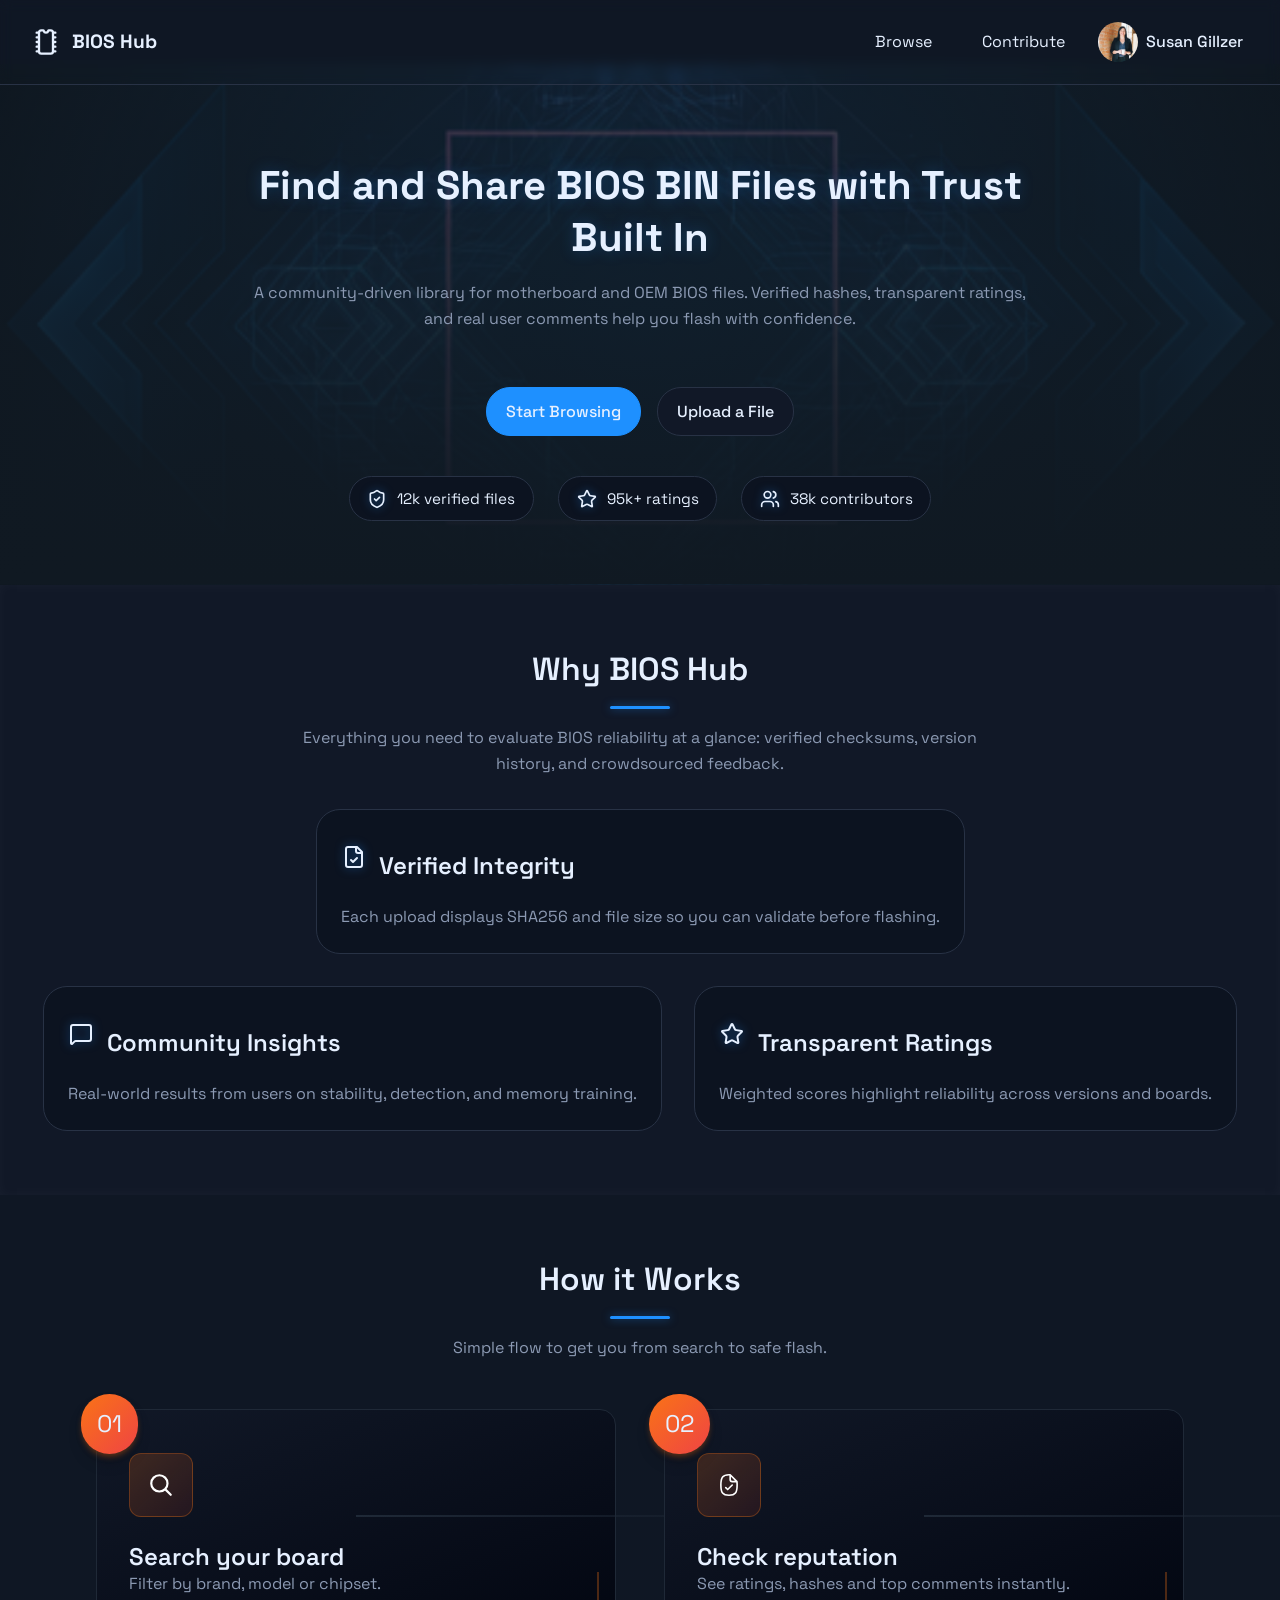
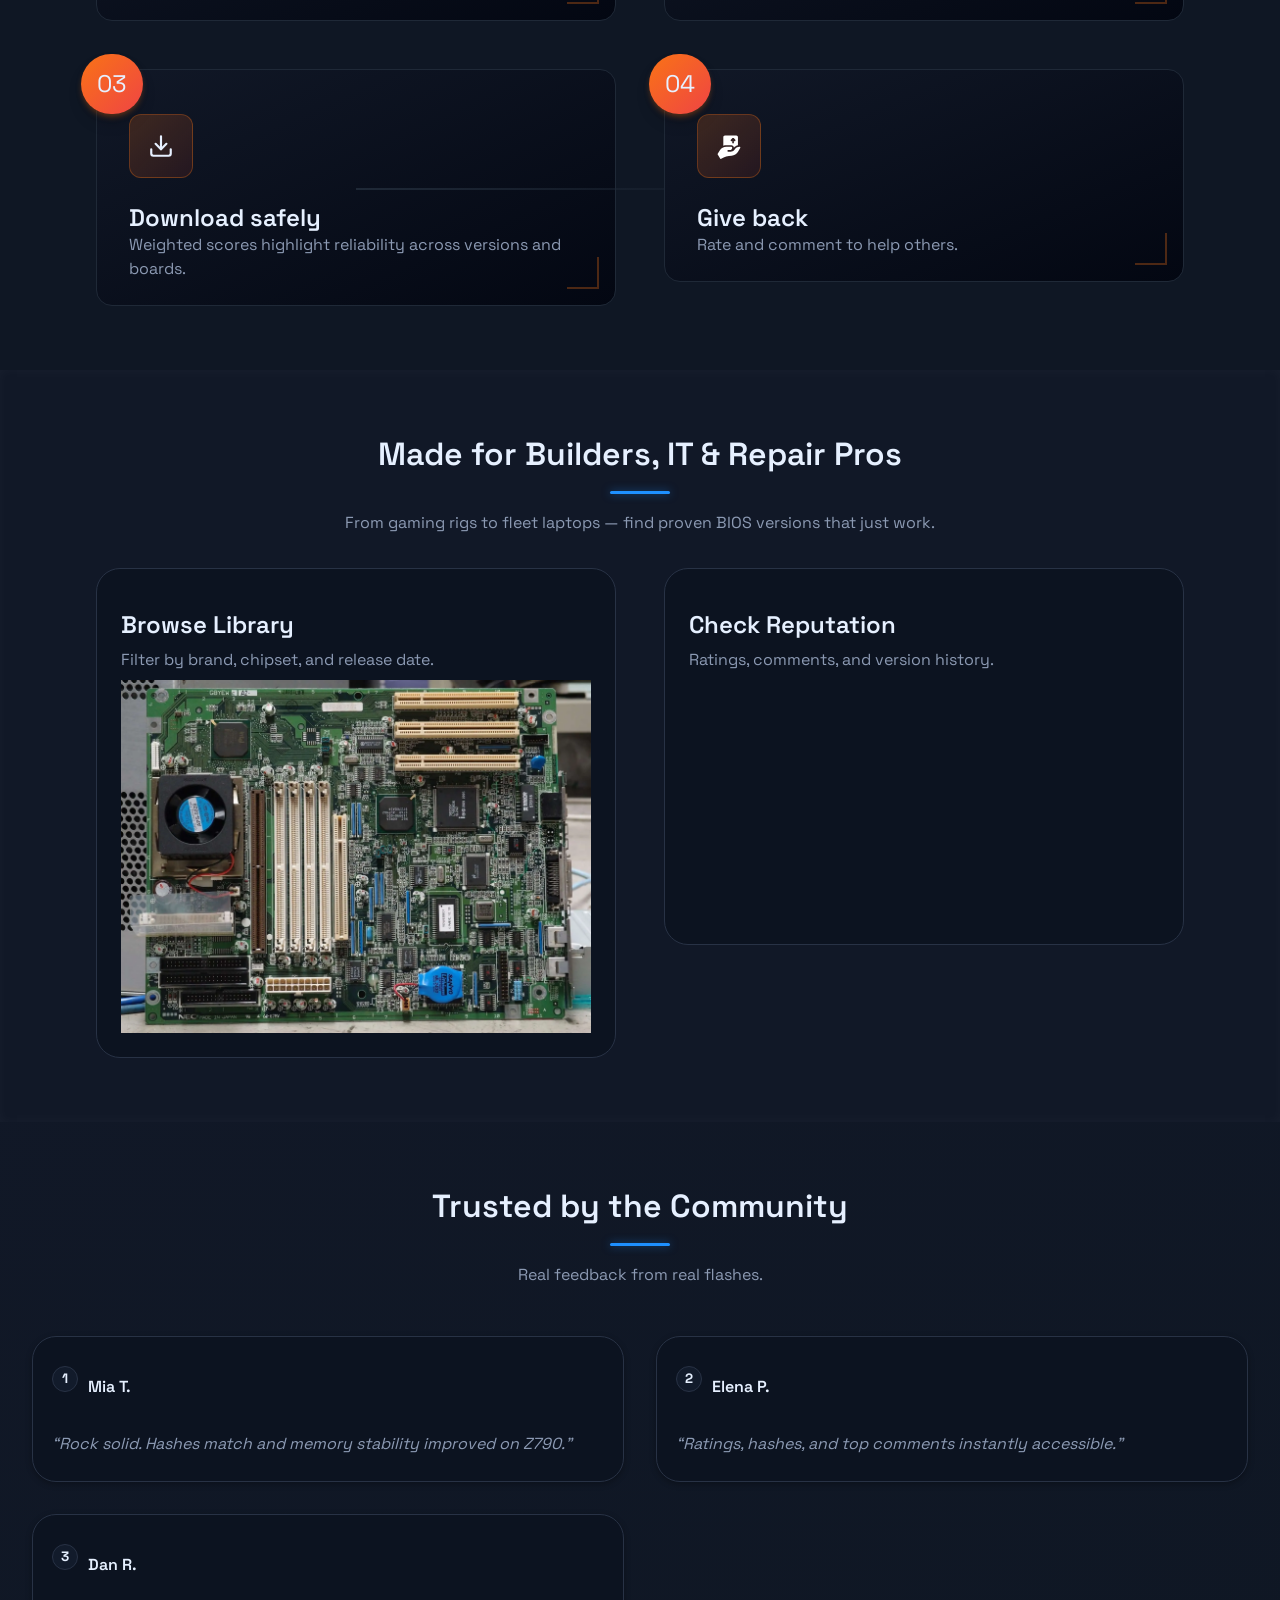
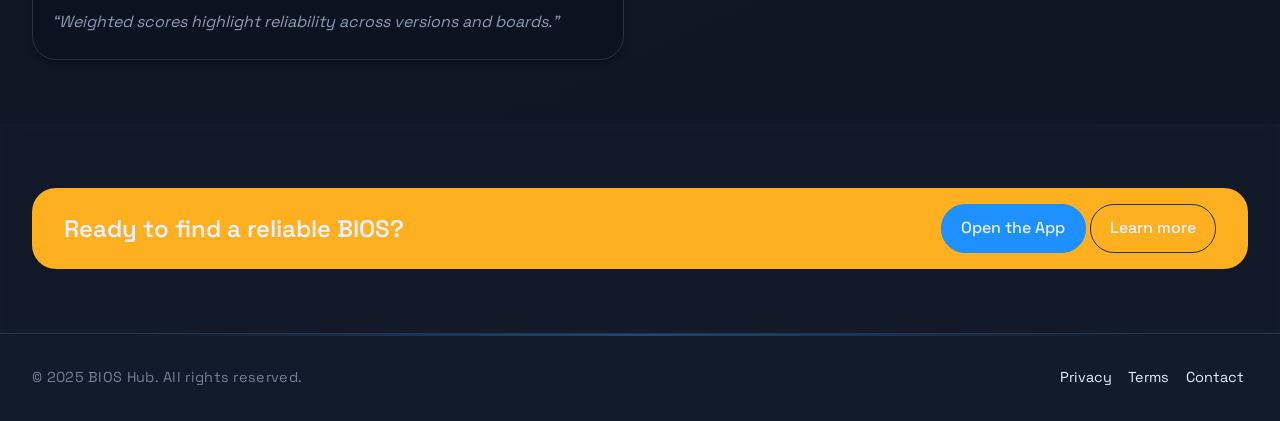
==== commit 8037eb9d: "feat: designed features section in index.html to completion, refactored dashboard page, initialized " ====
--- a/index.html
+++ b/index.html
@@ -224,7 +224,7 @@
             <div class="badge">02</div>
             <div class="accent-box">
               <img
-                src="images/shield-dark.svg"
+                src="images/icons/document-check.svg"
                 alt="search icon"
                 class="step-card__icon"
               />
@@ -261,6 +261,13 @@
 
           <article class="group card card--step">
             <div class="badge">04</div>
+            <div class="accent-box">
+              <img
+                src="images/icons/give.svg"
+                alt="search icon"
+                class="step-card__icon"
+              />
+            </div>
             <div class="card__body">
               <h3 class="card__title">Give back</h3>
               <p class="card__text">Rate and comment to help others.</p>
